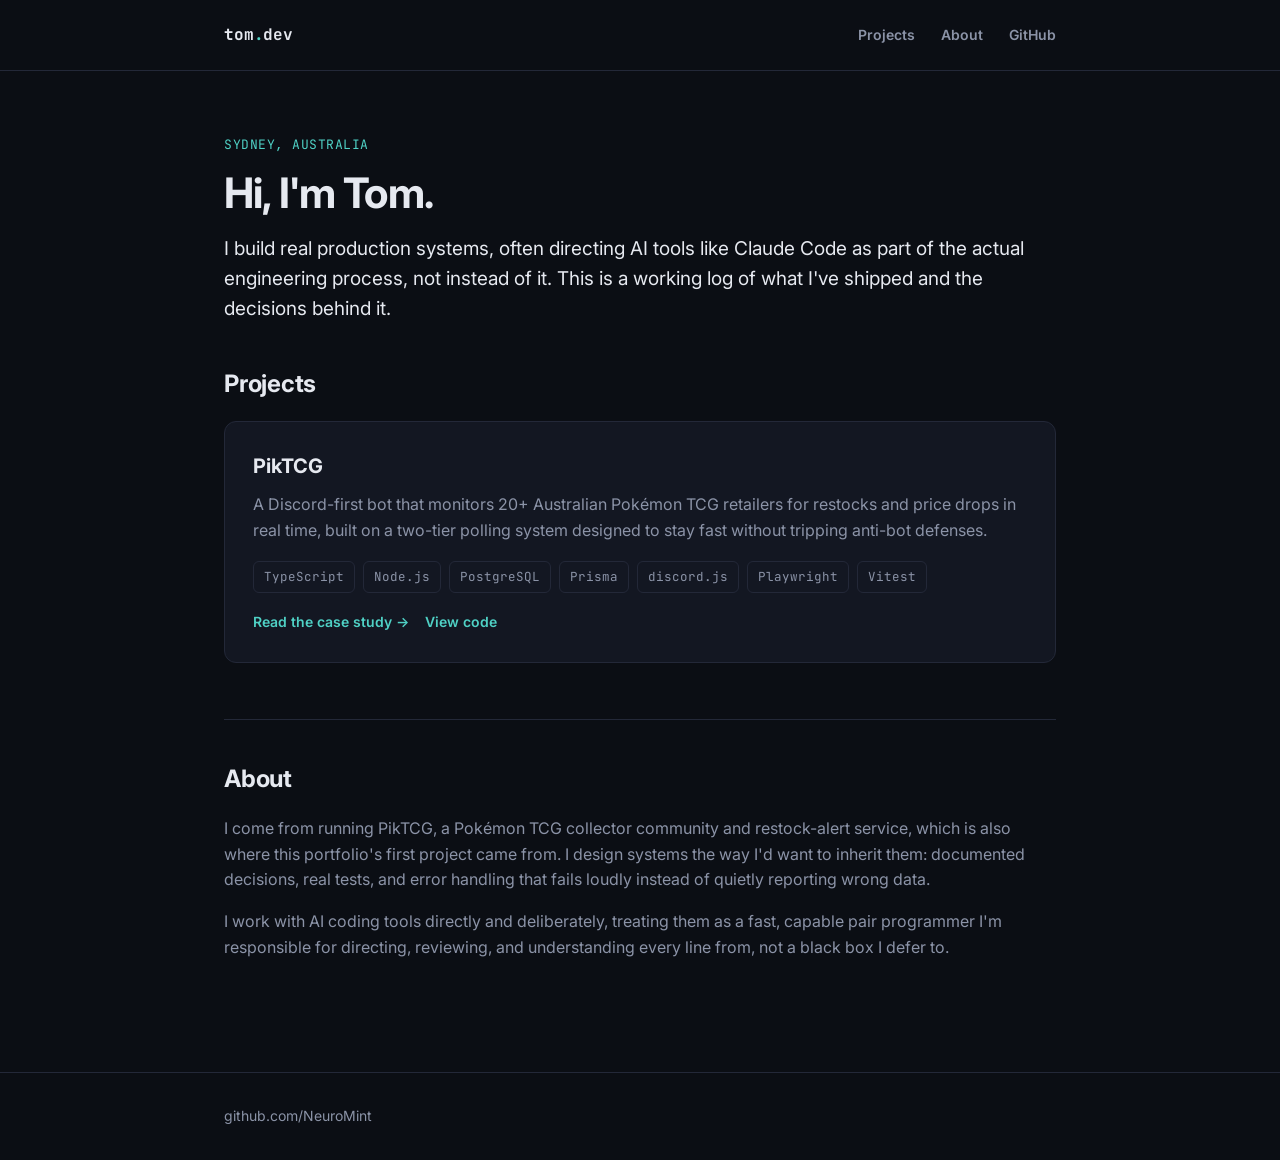
==== index.html @ 34b48569 "Initial portfolio: home page + PikTCG case study Dark, hand-built static site (no framework, GitHub " ====
<!doctype html>
<html lang="en">
<head>
<meta charset="utf-8">
<meta name="viewport" content="width=device-width, initial-scale=1">
<title>Tom — Software Engineer</title>
<meta name="description" content="Software engineer building real production systems, often directing AI-assisted development as part of the actual engineering process.">
<link rel="preconnect" href="https://fonts.gstatic.com" crossorigin>
<link rel="stylesheet" href="https://fonts.googleapis.com/css2?family=Inter:wght@400;500;600;700;800&family=JetBrains+Mono:wght@400;500;700&display=swap">
<link rel="stylesheet" href="style.css">
</head>
<body>

<header class="site">
  <div class="wrap">
    <div class="brand">tom<span>.</span>dev</div>
    <nav class="site">
      <a href="#projects">Projects</a>
      <a href="#about">About</a>
      <a href="https://github.com/NeuroMint">GitHub</a>
    </nav>
  </div>
</header>

<main>
  <div class="wrap">

    <div class="eyebrow">Sydney, Australia</div>
    <h1>Hi, I'm Tom.</h1>
    <p class="lede">I build real production systems, often directing AI tools like Claude Code as part of the actual engineering process, not instead of it. This is a working log of what I've shipped and the decisions behind it.</p>

    <h2 id="projects">Projects</h2>

    <div class="card">
      <h3>PikTCG</h3>
      <p>A Discord-first bot that monitors 20+ Australian Pokémon TCG retailers for restocks and price drops in real time, built on a two-tier polling system designed to stay fast without tripping anti-bot defenses.</p>
      <div class="tags">
        <span class="tag">TypeScript</span>
        <span class="tag">Node.js</span>
        <span class="tag">PostgreSQL</span>
        <span class="tag">Prisma</span>
        <span class="tag">discord.js</span>
        <span class="tag">Playwright</span>
        <span class="tag">Vitest</span>
      </div>
      <div class="card-links">
        <a href="piktcg/">Read the case study →</a>
        <a href="https://github.com/NeuroMint/PikTCG">View code</a>
      </div>
    </div>

    <h2 id="about">About</h2>
    <p>I come from running PikTCG, a Pokémon TCG collector community and restock-alert service, which is also where this portfolio's first project came from. I design systems the way I'd want to inherit them: documented decisions, real tests, and error handling that fails loudly instead of quietly reporting wrong data.</p>
    <p>I work with AI coding tools directly and deliberately, treating them as a fast, capable pair programmer I'm responsible for directing, reviewing, and understanding every line from, not a black box I defer to.</p>

  </div>
</main>

<footer class="site">
  <div class="wrap">
    <a href="https://github.com/NeuroMint">github.com/NeuroMint</a>
  </div>
</footer>

</body>
</html>
---- style.css ----
:root {
  --bg: #0b0e14;
  --surface: #131722;
  --surface-2: #171c2a;
  --border: #232838;
  --text: #e6e9f0;
  --text-dim: #8b93a7;
  --accent: #4fd1c5;
  --accent-dim: #2f766f;
  --warn: #f2a65a;
  --mono: "JetBrains Mono", ui-monospace, "SF Mono", Menlo, Consolas, monospace;
  --sans: "Inter", -apple-system, BlinkMacSystemFont, "Segoe UI", sans-serif;
}

* { box-sizing: border-box; }

html { scroll-behavior: smooth; }

body {
  margin: 0;
  background: var(--bg);
  color: var(--text);
  font-family: var(--sans);
  line-height: 1.6;
  -webkit-font-smoothing: antialiased;
}

a { color: var(--accent); text-decoration: none; }
a:hover { text-decoration: underline; }

.wrap {
  max-width: 880px;
  margin: 0 auto;
  padding: 0 24px;
}

header.site {
  border-bottom: 1px solid var(--border);
  padding: 22px 0;
}
header.site .wrap {
  display: flex;
  align-items: center;
  justify-content: space-between;
}
.brand {
  font-family: var(--mono);
  font-weight: 700;
  color: var(--text);
  font-size: 16px;
  letter-spacing: -0.01em;
}
.brand span { color: var(--accent); }
nav.site a {
  color: var(--text-dim);
  margin-left: 22px;
  font-size: 14px;
  font-weight: 600;
}
nav.site a:hover { color: var(--text); text-decoration: none; }

main { padding: 64px 0 96px; }

.eyebrow {
  font-family: var(--mono);
  font-size: 13px;
  color: var(--accent);
  letter-spacing: 0.04em;
  text-transform: uppercase;
  margin-bottom: 14px;
}

h1 {
  font-size: 42px;
  line-height: 1.15;
  margin: 0 0 16px;
  letter-spacing: -0.02em;
}
h2 {
  font-size: 24px;
  margin: 56px 0 18px;
  letter-spacing: -0.01em;
  border-top: 1px solid var(--border);
  padding-top: 40px;
}
h2:first-of-type { border-top: none; padding-top: 0; margin-top: 40px; }
h3 {
  font-size: 17px;
  margin: 28px 0 10px;
  color: var(--text);
}

p { color: var(--text-dim); margin: 0 0 16px; font-size: 16px; }
p.lede { color: var(--text); font-size: 19px; }
strong { color: var(--text); }

ul.plain { padding-left: 20px; color: var(--text-dim); }
ul.plain li { margin-bottom: 8px; }

.tags { display: flex; flex-wrap: wrap; gap: 8px; margin: 18px 0 0; }
.tag {
  font-family: var(--mono);
  font-size: 12.5px;
  color: var(--text-dim);
  background: var(--surface);
  border: 1px solid var(--border);
  border-radius: 6px;
  padding: 5px 10px;
}

.links { display: flex; gap: 18px; margin-top: 26px; flex-wrap: wrap; }
.btn {
  font-size: 14px;
  font-weight: 700;
  padding: 10px 18px;
  border-radius: 8px;
  border: 1px solid var(--border);
}
.btn.primary {
  background: var(--accent);
  color: #06201d;
  border-color: var(--accent);
}
.btn.primary:hover { text-decoration: none; opacity: 0.9; }
.btn.ghost { color: var(--text); }
.btn.ghost:hover { text-decoration: none; border-color: var(--text-dim); }

.card {
  background: var(--surface);
  border: 1px solid var(--border);
  border-radius: 12px;
  padding: 28px;
  margin-bottom: 20px;
}
.card h3 { margin-top: 0; font-size: 20px; }
.card .tags { margin-bottom: 18px; }
.card-links { display: flex; gap: 16px; font-size: 14px; font-weight: 600; }

.callout {
  background: var(--surface);
  border: 1px solid var(--border);
  border-left: 3px solid var(--accent);
  border-radius: 8px;
  padding: 18px 20px;
  margin: 20px 0;
  color: var(--text-dim);
  font-size: 15px;
}
.callout strong { display: block; color: var(--text); margin-bottom: 4px; font-size: 13px; text-transform: uppercase; letter-spacing: 0.03em; font-family: var(--mono); }

pre {
  background: #0d1117;
  border: 1px solid var(--border);
  border-radius: 10px;
  padding: 18px 20px;
  overflow-x: auto;
  font-family: var(--mono);
  font-size: 13px;
  line-height: 1.6;
  color: #c9d1d9;
}
code { font-family: var(--mono); }
.code-caption {
  font-family: var(--mono);
  font-size: 12.5px;
  color: var(--text-dim);
  margin: -10px 0 14px;
}

.diagram {
  background: var(--surface);
  border: 1px solid var(--border);
  border-radius: 12px;
  padding: 24px;
  margin: 24px 0;
  overflow-x: auto;
}
.diagram svg { display: block; margin: 0 auto; min-width: 640px; }

footer.site {
  border-top: 1px solid var(--border);
  padding: 32px 0;
  color: var(--text-dim);
  font-size: 14px;
}
footer.site a { color: var(--text-dim); }
footer.site a:hover { color: var(--accent); }

.back-link {
  font-family: var(--mono);
  font-size: 13.5px;
  color: var(--text-dim);
  display: inline-block;
  margin-bottom: 28px;
}
.back-link:hover { color: var(--accent); text-decoration: none; }

@media (max-width: 600px) {
  h1 { font-size: 32px; }
  main { padding: 40px 0 64px; }
  h2 { margin: 40px 0 16px; padding-top: 28px; }
}
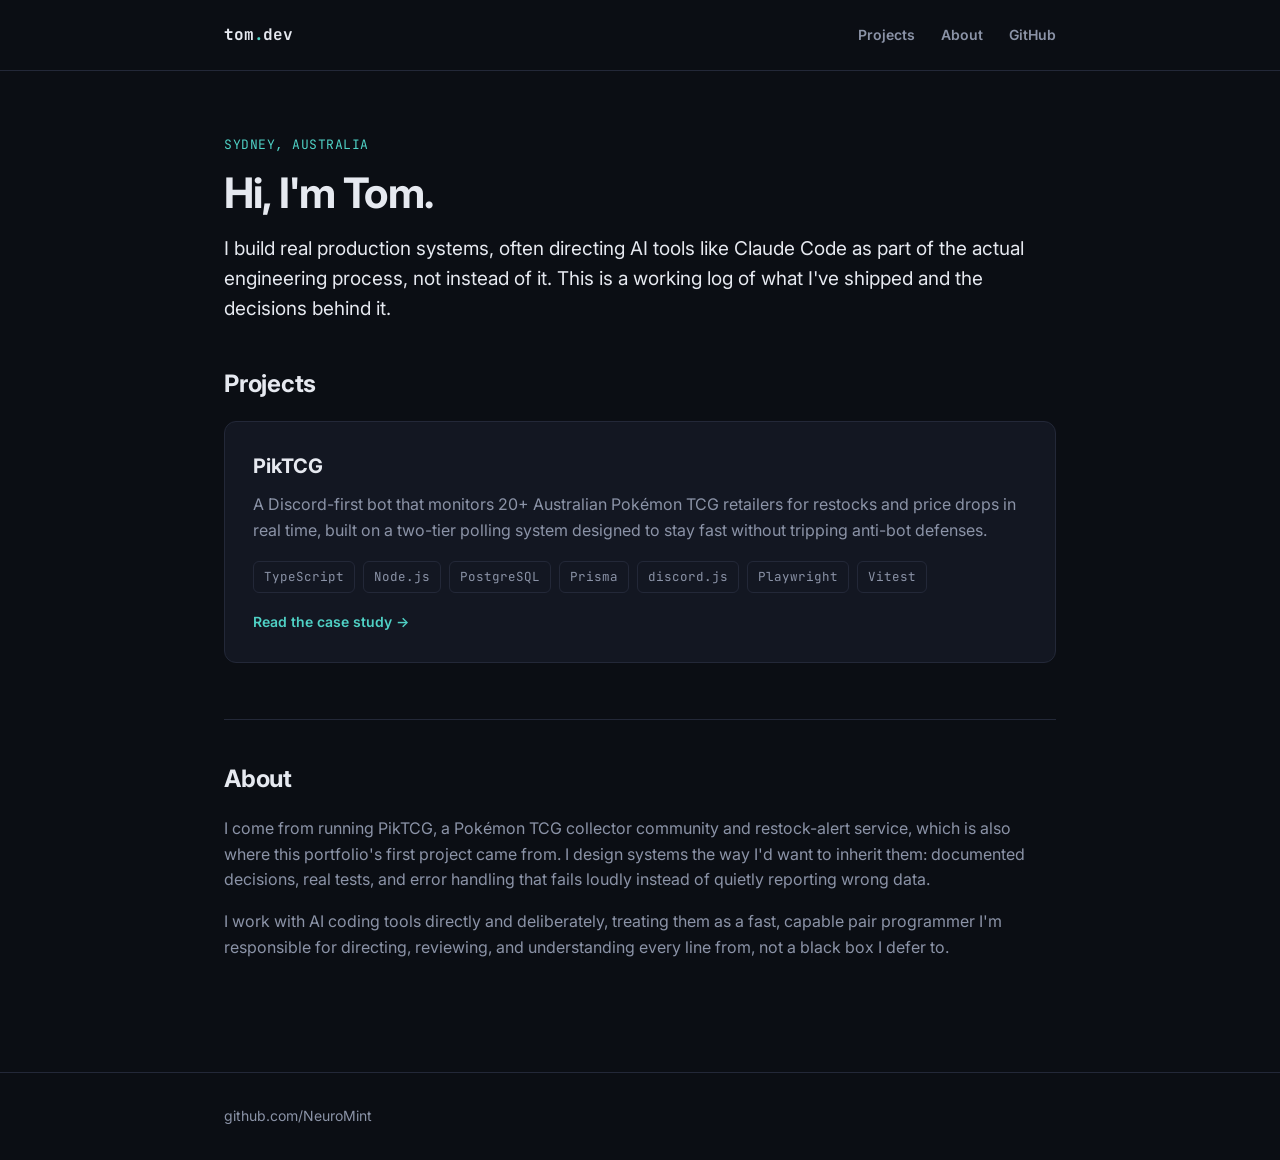
==== commit 6e265330: "Expand PikTCG case study with real code and feature depth Repo is going private, so bring the engine" ====
--- a/index.html
+++ b/index.html
@@ -45,7 +45,6 @@
       </div>
       <div class="card-links">
         <a href="piktcg/">Read the case study →</a>
-        <a href="https://github.com/NeuroMint/PikTCG">View code</a>
       </div>
     </div>
 
--- a/style.css
+++ b/style.css
@@ -177,6 +177,62 @@
 }
 .diagram svg { display: block; margin: 0 auto; min-width: 640px; }
 
+.feature-grid {
+  display: grid;
+  grid-template-columns: 1fr 1fr;
+  gap: 14px;
+  margin: 20px 0 0;
+}
+.feature {
+  background: var(--surface);
+  border: 1px solid var(--border);
+  border-radius: 10px;
+  padding: 16px 18px;
+}
+.feature h4 {
+  margin: 0 0 6px;
+  font-size: 15px;
+  color: var(--text);
+  font-weight: 700;
+}
+.feature p { margin: 0; font-size: 13.5px; }
+
+table.commands {
+  width: 100%;
+  border-collapse: collapse;
+  font-size: 14px;
+  margin: 18px 0;
+}
+table.commands th {
+  text-align: left;
+  padding: 10px 14px;
+  border-bottom: 1px solid var(--border);
+  color: var(--text-dim);
+  font-size: 12.5px;
+  text-transform: uppercase;
+  letter-spacing: 0.03em;
+  font-family: var(--mono);
+  font-weight: 600;
+}
+table.commands td {
+  text-align: left;
+  padding: 11px 14px;
+  border-bottom: 1px solid var(--border);
+  color: var(--text-dim);
+  vertical-align: top;
+}
+table.commands td:first-child { white-space: nowrap; }
+table.commands code { color: var(--accent); font-size: 13px; }
+table.commands tr:last-child td { border-bottom: none; }
+
+.callout.warn { border-left-color: var(--warn); }
+
+@media (max-width: 600px) {
+  .feature-grid { grid-template-columns: 1fr; }
+  table.commands { font-size: 13px; }
+  table.commands td, table.commands th { padding: 8px 10px; }
+}
+
 footer.site {
   border-top: 1px solid var(--border);
   padding: 32px 0;
